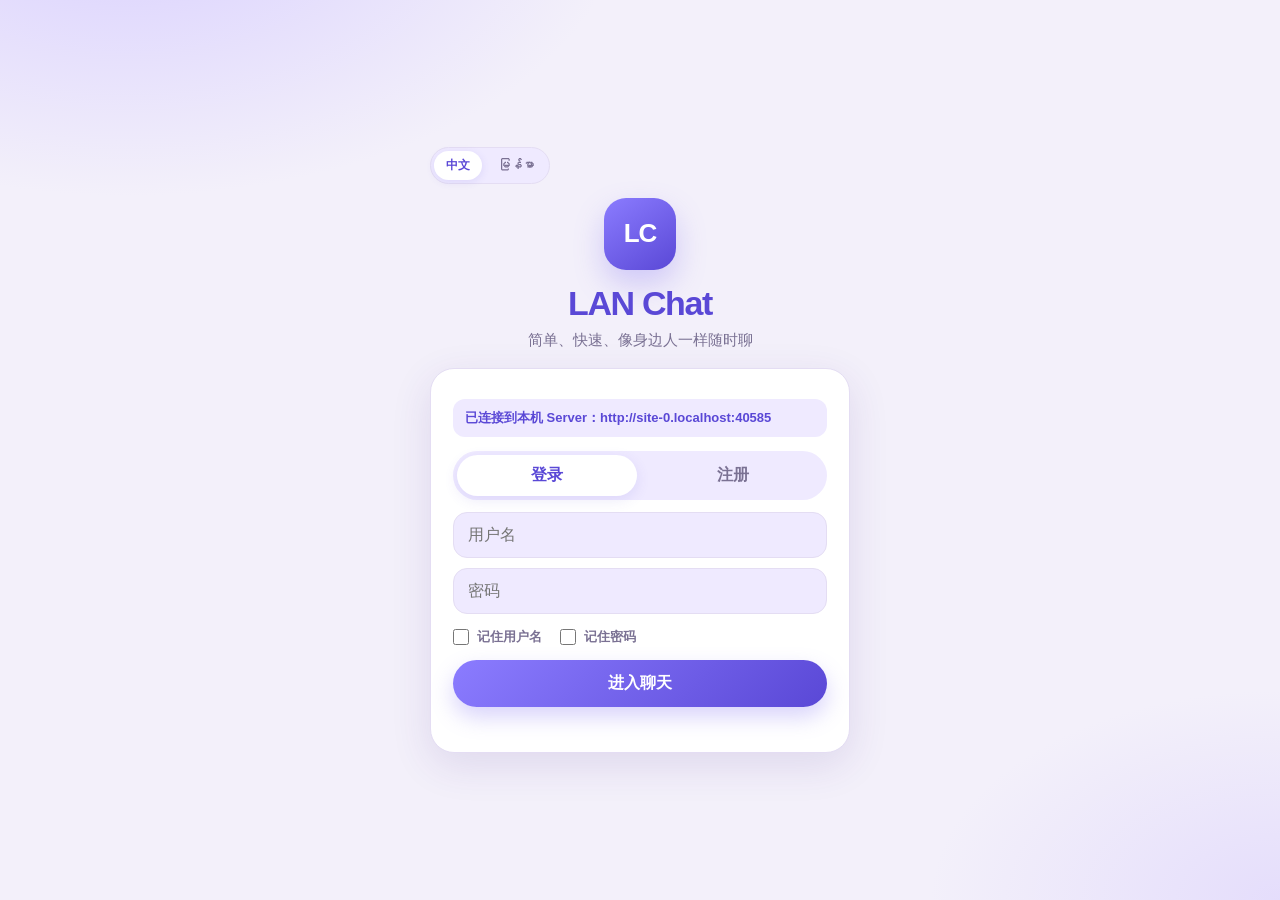
==== client/ui/index.html @ b234a426 "first commit" ====
<!DOCTYPE html>
<html lang="zh-CN">
<head>
  <meta charset="UTF-8" />
  <meta name="viewport" content="width=device-width, initial-scale=1, viewport-fit=cover" />
  <title>LAN Chat</title>
  <link rel="stylesheet" href="css/app.css" />
</head>
<body>
  <div id="app">
    <!-- Login -->
    <section id="view-setup" class="view view-setup">
      <div class="setup-shell">
        <div class="lang-switch setup-lang" role="group" aria-label="Language">
          <button type="button" data-lang="zh" class="active">中文</button>
          <button type="button" data-lang="my">မြန်မာ</button>
        </div>
        <div class="setup-hero">
          <div class="logo-mark" aria-hidden="true">LC</div>
          <h1 class="brand">LAN Chat</h1>
          <p class="subtitle" data-i18n="subtitle">简单、快速、像身边人一样随时聊</p>
        </div>
        <div class="setup-card">
          <div id="server-config-block">
            <label data-i18n="serverAddress">服务器地址</label>
            <input id="server-url" type="url" placeholder="http://192.168.1.100:8000" />
            <div class="row">
              <button id="btn-check" class="ghost" type="button" data-i18n="testConnection">测试连接</button>
              <span id="setup-status" class="status-pill disconnected">—</span>
            </div>
            <p class="hint" data-i18n="mobileHint">手机浏览器打开：http://服务器IP:8000</p>
          </div>
          <div id="server-embedded-hint" class="hint embedded-hint hidden"></div>
          <div class="tabs-mini">
            <button type="button" class="active" data-auth="login" data-i18n="login">登录</button>
            <button type="button" data-auth="register" data-i18n="register">注册</button>
          </div>
          <div id="auth-login">
            <input id="login-user" data-i18n-placeholder="username" placeholder="用户名" autocomplete="username" />
            <input id="login-pass" type="password" data-i18n-placeholder="password" placeholder="密码" autocomplete="current-password" />
            <div class="remember-row">
              <label class="check-label"><input id="remember-user" type="checkbox" /> <span data-i18n="rememberUser">记住用户名</span></label>
              <label class="check-label"><input id="remember-pass" type="checkbox" /> <span data-i18n="rememberPass">记住密码</span></label>
            </div>
            <button id="btn-login" class="btn-primary" type="button" data-i18n="enterChat">进入聊天</button>
          </div>
          <div id="auth-register" class="hidden">
            <input id="reg-user" data-i18n-placeholder="username" placeholder="用户名" />
            <input id="reg-name" data-i18n-placeholder="displayName" placeholder="显示名称" />
            <input id="reg-pass" type="password" data-i18n-placeholder="loginPassword" placeholder="登录密码（至少 6 位）" />
            <input id="reg-invite" type="password" data-i18n-placeholder="inviteCode" placeholder="注册邀请码" autocomplete="off" />
            <p class="hint" data-i18n="inviteHint">需要管理员提供的邀请码才能注册</p>
            <button id="btn-register" class="btn-primary" type="button" data-i18n="createAccount">创建账号</button>
          </div>
          <p id="setup-error" class="error"></p>
        </div>
      </div>
    </section>

    <!-- Chat -->
    <section id="view-chat" class="view view-chat hidden">
      <div class="layout show-sidebar" id="main-layout">
        <aside class="sidebar">
          <div class="side-brand">
            <div class="side-brand-top">
              <div class="logo-mark sm">LC</div>
              <div>
                <div class="side-brand-name">LAN Chat</div>
                <span id="conn-status" class="status-pill connecting">—</span>
              </div>
            </div>
            <div class="side-actions">
              <div class="lang-switch side-lang" role="group">
                <button type="button" data-lang="zh" title="中文">中</button>
                <button type="button" data-lang="my" title="မြန်မာ">မ</button>
              </div>
              <button id="btn-new-group" class="icon-btn" type="button" data-i18n-title="newGroup" title="新建群聊">＋</button>
              <button id="btn-theme" class="icon-btn" type="button" data-i18n-title="theme" title="主题">◐</button>
              <button id="btn-logout" class="icon-btn" type="button" data-i18n-title="logout" title="退出">⎋</button>
            </div>
          </div>
          <div class="side-me">
            <div id="me-avatar" class="avatar"></div>
            <div class="side-me-text">
              <div id="me-name" class="me-name">—</div>
              <div class="me-sub" data-i18n="online">在线</div>
            </div>
          </div>
          <div class="side-section" id="section-users">
            <button type="button" class="side-title-btn" id="toggle-users" aria-expanded="true">
              <span data-i18n="contacts">联系人</span>
              <span class="chevron" aria-hidden="true">▾</span>
            </button>
            <div id="user-list" class="list collapse-body"></div>
          </div>
          <div class="side-section grow" id="section-convs">
            <button type="button" class="side-title-btn" id="toggle-convs" aria-expanded="true">
              <span data-i18n="recentChats">最近聊天</span>
              <span class="chevron" aria-hidden="true">▾</span>
            </button>
            <div id="conv-list" class="list collapse-body"></div>
          </div>
        </aside>

        <main class="chat">
          <div id="chat-empty" class="chat-empty">
            <div class="empty-orb">💬</div>
            <h2 data-i18n="startChatTitle">开始一段对话</h2>
            <p data-i18n="startChatDesc">从左侧选择联系人或打开最近聊天</p>
            <button id="btn-toggle-sidebar" class="ghost mobile-only" type="button" data-i18n="openChatList">打开会话列表</button>
          </div>
          <div id="chat-active" class="hidden chat-active">
            <div class="chat-header">
              <div class="chat-header-main">
                <button id="btn-back-list" class="icon-btn mobile-only" type="button" data-i18n-aria="back" aria-label="返回">←</button>
                <div id="chat-peer-avatar" class="avatar"></div>
                <div class="chat-header-text">
                  <div id="chat-title" class="chat-title"></div>
                  <div id="chat-sub" class="chat-sub"></div>
                </div>
              </div>
              <div id="chat-actions" class="row"></div>
            </div>
            <div id="message-list" class="message-list"></div>
            <div id="upload-progress" class="progress hidden"><div id="upload-bar"></div></div>
            <div class="composer">
              <input id="file-input" type="file" class="hidden" />
              <button id="btn-attach" class="icon-btn attach" type="button" data-i18n-title="attach" title="发送图片/视频/文件">＋</button>
              <div class="composer-field">
                <input id="msg-input" type="text" data-i18n-placeholder="typeMessage" placeholder="输入消息…" autocomplete="off" />
              </div>
              <button id="btn-send" class="send-btn" type="button" data-i18n-title="send" data-i18n-aria="send" title="发送" aria-label="发送">➤</button>
            </div>
          </div>
        </main>
      </div>
    </section>
  </div>

  <dialog id="group-dialog">
    <form method="dialog" id="group-form">
      <h3 data-i18n="createGroup">新建群聊</h3>
      <input id="group-name" data-i18n-placeholder="groupName" placeholder="群名称" required />
      <div id="group-members" class="member-picks"></div>
      <div class="row end">
        <button value="cancel" class="ghost" data-i18n="cancel">取消</button>
        <button id="btn-create-group" class="btn-primary" value="default" data-i18n="create">创建</button>
      </div>
    </form>
  </dialog>

  <script src="js/i18n.js"></script>
  <script src="js/app.js"></script>
</body>
</html>
---- client/ui/css/app.css ----
:root {
  --viber: #7360f2;
  --viber-deep: #5a48d6;
  --viber-soft: #efeaff;
  --viber-glow: rgba(115, 96, 242, 0.28);
  --bg: #f3f0fa;
  --panel: #ffffff;
  --sidebar: #ffffff;
  --chat-bg: #ebe6f7;
  --text: #1f1633;
  --muted: #7a7193;
  --border: #e4ddf3;
  --mine: #7360f2;
  --mine-text: #ffffff;
  --theirs: #ffffff;
  --theirs-text: #1f1633;
  --danger: #e5484d;
  --ok: #22c55e;
  --warn: #f59e0b;
  --shadow: 0 12px 40px rgba(70, 45, 140, 0.12);
  --radius: 18px;
  --font: "Candara", "Segoe UI", "Myanmar Text", "Pyidaungsu", "Noto Sans Myanmar", "PingFang SC", "Microsoft YaHei", sans-serif;
}

html[data-lang="my"] body {
  line-height: 1.55;
  letter-spacing: 0.01em;
}

.lang-switch {
  display: inline-flex;
  gap: 4px;
  padding: 3px;
  border-radius: 999px;
  background: var(--viber-soft);
  border: 1px solid var(--border);
}
.lang-switch button {
  border: none;
  border-radius: 999px;
  padding: 6px 12px;
  background: transparent;
  color: var(--muted);
  font: inherit;
  font-size: 12px;
  font-weight: 700;
  cursor: pointer;
}
.lang-switch button.active {
  background: var(--panel);
  color: var(--viber-deep);
  box-shadow: 0 2px 8px rgba(90, 72, 214, 0.12);
}
.setup-lang {
  justify-content: center;
  margin: 0 auto 14px;
  width: fit-content;
}
.side-lang button {
  padding: 4px 8px;
  min-width: 28px;
}

html[data-theme="dark"] {
  --bg: #151221;
  --panel: #1d1830;
  --sidebar: #1a152b;
  --chat-bg: #12101c;
  --text: #f2edff;
  --muted: #a89bc4;
  --border: #2f2748;
  --mine: #8b7cff;
  --mine-text: #fff;
  --theirs: #2a2340;
  --theirs-text: #f2edff;
  --shadow: 0 12px 40px rgba(0, 0, 0, 0.4);
  --viber-soft: #2a2348;
}

* { box-sizing: border-box; }
html, body { height: 100%; margin: 0; }
body {
  font-family: var(--font);
  color: var(--text);
  background:
    radial-gradient(900px 520px at 10% -10%, #d9d0ff 0%, transparent 55%),
    radial-gradient(700px 420px at 100% 100%, #c8b8ff55 0%, transparent 50%),
    var(--bg);
}

#app { height: 100%; }
.view { height: 100%; }
.hidden { display: none !important; }

/* —— Login (Viber splash vibe) —— */
.view-setup {
  display: grid;
  place-items: center;
  padding: 24px;
}
.setup-shell { width: min(420px, 100%); }
.setup-hero {
  text-align: center;
  margin-bottom: 18px;
  animation: rise .55s ease both;
}
.logo-mark {
  width: 72px; height: 72px; margin: 0 auto 14px;
  border-radius: 22px;
  display: grid; place-items: center;
  font-weight: 800; font-size: 26px; color: #fff;
  background: linear-gradient(145deg, #8b7cff, var(--viber-deep));
  box-shadow: 0 14px 30px var(--viber-glow);
  letter-spacing: -0.04em;
}
.logo-mark.sm {
  width: 42px; height: 42px; margin: 0; font-size: 15px; border-radius: 14px;
  box-shadow: 0 8px 18px var(--viber-glow);
}
.brand {
  margin: 0;
  font-size: 34px;
  font-weight: 800;
  letter-spacing: -0.04em;
  color: var(--viber-deep);
}
html[data-theme="dark"] .brand { color: #cfc4ff; }
.subtitle {
  color: var(--muted);
  margin: 8px 0 0;
  font-size: 15px;
}
.setup-card {
  background: var(--panel);
  border: 1px solid var(--border);
  border-radius: 24px;
  padding: 22px;
  box-shadow: var(--shadow);
  animation: rise .55s ease .05s both;
}
@keyframes rise {
  from { opacity: 0; transform: translateY(10px); }
  to { opacity: 1; transform: none; }
}

label { display: block; font-size: 12px; color: var(--muted); margin-bottom: 6px; font-weight: 600; }
input[type="text"], input[type="password"], input[type="url"], input:not([type]) {
  width: 100%;
  padding: 13px 14px;
  border-radius: 14px;
  border: 1px solid var(--border);
  background: var(--viber-soft);
  color: var(--text);
  margin-bottom: 10px;
  font: inherit;
  outline: none;
  transition: border-color .15s, box-shadow .15s;
}
input:focus {
  border-color: var(--viber);
  box-shadow: 0 0 0 3px var(--viber-glow);
  background: var(--panel);
}
button, .btn-primary, .ghost, .icon-btn, .send-btn {
  font: inherit;
  cursor: pointer;
  border: none;
}
.btn-primary {
  width: 100%;
  border-radius: 999px;
  padding: 13px 18px;
  background: linear-gradient(135deg, #8b7cff, var(--viber-deep));
  color: #fff;
  font-weight: 700;
  box-shadow: 0 10px 22px var(--viber-glow);
}
.btn-primary:hover { filter: brightness(1.05); }
.ghost {
  border-radius: 999px;
  padding: 10px 14px;
  background: transparent;
  color: var(--viber-deep);
  border: 1px solid var(--border);
  font-weight: 600;
}
html[data-theme="dark"] .ghost { color: #cfc4ff; }
.ghost:hover { background: var(--viber-soft); }
.row { display: flex; gap: 8px; align-items: center; flex-wrap: wrap; }
.row.end { justify-content: flex-end; }
.tabs-mini {
  display: grid;
  grid-template-columns: 1fr 1fr;
  gap: 6px;
  margin: 14px 0 12px;
  padding: 4px;
  border-radius: 999px;
  background: var(--viber-soft);
}
.tabs-mini button {
  border-radius: 999px;
  padding: 10px;
  background: transparent;
  color: var(--muted);
  font-weight: 700;
}
.tabs-mini button.active {
  background: var(--panel);
  color: var(--viber-deep);
  box-shadow: 0 4px 14px rgba(90, 72, 214, 0.12);
}
.remember-row {
  display: flex;
  flex-wrap: wrap;
  gap: 14px 18px;
  margin: 4px 0 14px;
}
.check-label {
  display: inline-flex;
  align-items: center;
  gap: 8px;
  margin: 0;
  font-size: 13px;
  color: var(--muted);
  font-weight: 600;
  cursor: pointer;
  user-select: none;
}
.check-label input {
  width: 16px;
  height: 16px;
  margin: 0;
  accent-color: var(--viber);
  cursor: pointer;
}
.error { color: var(--danger); min-height: 1.2em; font-size: 13px; margin: 8px 0 0; }
.hint { color: var(--muted); font-size: 13px; margin: 8px 0 0; line-height: 1.4; }
.embedded-hint {
  margin-bottom: 8px;
  padding: 10px 12px;
  border-radius: 12px;
  background: var(--viber-soft);
  color: var(--viber-deep);
  font-weight: 600;
}

.status-pill {
  display: inline-flex;
  align-items: center;
  gap: 6px;
  font-size: 11px;
  padding: 3px 9px;
  border-radius: 999px;
  background: rgba(127,127,127,.08);
  color: var(--muted);
  font-weight: 600;
}
.status-pill::before {
  content: "";
  width: 7px; height: 7px; border-radius: 50%;
  background: var(--muted);
}
.status-pill.connected { color: var(--ok); background: rgba(34,197,94,.12); }
.status-pill.connected::before { background: var(--ok); }
.status-pill.connecting, .status-pill.reconnecting { color: var(--warn); background: rgba(245,158,11,.12); }
.status-pill.connecting::before, .status-pill.reconnecting::before { background: var(--warn); }
.status-pill.disconnected { color: var(--danger); background: rgba(229,72,77,.12); }
.status-pill.disconnected::before { background: var(--danger); }

/* —— Main chat shell —— */
.view-chat { background: transparent; }
.layout {
  display: grid;
  grid-template-columns: 320px 1fr;
  height: 100%;
  max-width: 1280px;
  margin: 0 auto;
  background: var(--panel);
  box-shadow: var(--shadow);
  overflow: hidden;
  min-height: 0;
}
@media (min-width: 1100px) {
  .layout {
    height: calc(100% - 28px);
    margin-top: 14px;
    border-radius: 24px;
    border: 1px solid var(--border);
  }
}

.sidebar {
  background: var(--sidebar);
  border-right: 1px solid var(--border);
  display: flex;
  flex-direction: column;
  overflow: hidden;
}
.side-brand {
  padding: 16px 14px 10px;
  background: linear-gradient(180deg, var(--viber-soft), transparent);
}
.side-brand-top { display: flex; align-items: center; gap: 10px; }
.side-brand-name { font-weight: 800; font-size: 16px; letter-spacing: -0.02em; }
.side-actions { display: flex; gap: 6px; margin-top: 12px; }
.icon-btn {
  width: 36px; height: 36px;
  border-radius: 12px;
  display: inline-grid; place-items: center;
  background: var(--panel);
  border: 1px solid var(--border);
  color: var(--viber-deep);
  font-size: 16px;
  font-weight: 700;
}
.icon-btn:hover { background: var(--viber-soft); }
.side-me {
  display: flex; align-items: center; gap: 10px;
  padding: 8px 14px 12px;
}
.side-me-text { min-width: 0; }
.me-name { font-weight: 700; font-size: 14px; overflow: hidden; text-overflow: ellipsis; white-space: nowrap; }
.me-sub { font-size: 12px; color: var(--ok); font-weight: 600; }

.avatar {
  width: 44px; height: 44px; border-radius: 50%;
  display: grid; place-items: center;
  color: #fff; font-weight: 800; font-size: 15px;
  background: linear-gradient(145deg, #9b8cff, #5a48d6);
  flex-shrink: 0;
  position: relative;
  box-shadow: inset 0 -2px 0 rgba(0,0,0,.08);
}
.avatar.sm { width: 40px; height: 40px; font-size: 14px; }
.avatar .presence {
  position: absolute; right: 1px; bottom: 1px;
  width: 11px; height: 11px; border-radius: 50%;
  background: #b0a8c4; border: 2px solid var(--panel);
}
.avatar .presence.on { background: var(--ok); }

.side-section { padding: 4px 10px 10px; overflow: auto; display: flex; flex-direction: column; min-height: 0; }
.side-section.grow { flex: 1; min-height: 0; }
.side-section.collapsed {
  flex: 0 0 auto;
  overflow: visible;
}
.side-section.collapsed .collapse-body {
  display: none;
}
.side-title {
  font-size: 11px;
  text-transform: uppercase;
  letter-spacing: .1em;
  color: var(--muted);
  margin: 8px 6px 8px;
  font-weight: 700;
}
.side-title-btn {
  width: 100%;
  display: flex;
  align-items: center;
  justify-content: space-between;
  gap: 8px;
  margin: 4px 0 6px;
  padding: 8px 10px;
  border: none;
  border-radius: 12px;
  background: transparent;
  color: var(--muted);
  font: inherit;
  font-size: 11px;
  font-weight: 800;
  letter-spacing: .1em;
  text-transform: uppercase;
  cursor: pointer;
}
.side-title-btn:hover {
  background: var(--viber-soft);
  color: var(--viber-deep);
}
.side-title-btn .chevron {
  font-size: 12px;
  transition: transform .18s ease;
  color: var(--viber);
}
.side-section.collapsed .side-title-btn .chevron {
  transform: rotate(-90deg);
}
.collapse-body {
  flex: 1;
  min-height: 0;
  overflow: auto;
}
.list { display: flex; flex-direction: column; gap: 2px; }
.list-item {
  display: flex;
  align-items: center;
  gap: 10px;
  padding: 10px;
  border-radius: 16px;
  cursor: pointer;
  transition: background .15s;
}
.list-item:hover { background: var(--viber-soft); }
.list-item.active {
  background: linear-gradient(90deg, #ebe4ff, #f6f3ff);
}
html[data-theme="dark"] .list-item.active {
  background: linear-gradient(90deg, #2c2550, #231e3d);
}
.list-item .body { flex: 1; min-width: 0; }
.list-item .name {
  font-weight: 700; font-size: 14px;
  display: flex; justify-content: space-between; gap: 8px;
}
.list-item .meta {
  font-size: 12px; color: var(--muted);
  white-space: nowrap; overflow: hidden; text-overflow: ellipsis;
  margin-top: 2px;
}
.list-item .time { font-size: 11px; color: var(--muted); font-weight: 600; flex-shrink: 0; }
.badge {
  min-width: 20px; height: 20px; padding: 0 6px;
  border-radius: 999px;
  background: var(--viber);
  color: #fff; font-size: 11px; font-weight: 700;
  display: inline-flex; align-items: center; justify-content: center;
}

.chat {
  display: flex;
  flex-direction: column;
  min-width: 0;
  min-height: 0;
  height: 100%;
  overflow: hidden;
  background:
    radial-gradient(circle at 20% 10%, rgba(115,96,242,.08), transparent 40%),
    radial-gradient(circle at 80% 90%, rgba(115,96,242,.07), transparent 35%),
    var(--chat-bg);
}
.chat-empty {
  margin: auto;
  text-align: center;
  color: var(--muted);
  padding: 24px;
}
.chat-empty h2 { margin: 8px 0 6px; color: var(--text); font-size: 22px; }
.chat-empty p { margin: 0; }
.empty-orb {
  width: 72px; height: 72px; margin: 0 auto;
  border-radius: 24px;
  display: grid; place-items: center;
  background: var(--panel);
  box-shadow: var(--shadow);
  font-size: 30px;
}
.chat-active {
  display: flex;
  flex-direction: column;
  flex: 1;
  height: 100%;
  min-height: 0;
  overflow: hidden;
}
.chat-active.hidden {
  display: none !important;
}
.chat-header {
  display: flex;
  justify-content: space-between;
  align-items: center;
  padding: 12px 16px;
  background: color-mix(in srgb, var(--panel) 88%, transparent);
  backdrop-filter: blur(10px);
  border-bottom: 1px solid var(--border);
  flex-shrink: 0;
}
.chat-header-main { display: flex; align-items: center; gap: 10px; min-width: 0; }
.chat-header-text { min-width: 0; }
.chat-title {
  font-weight: 800; font-size: 16px;
  white-space: nowrap; overflow: hidden; text-overflow: ellipsis;
}
.chat-sub { color: var(--muted); font-size: 12px; margin-top: 2px; font-weight: 600; }
.chat-sub.online { color: var(--ok); }

.message-list {
  flex: 1 1 auto;
  min-height: 0;
  overflow-x: hidden;
  overflow-y: auto;
  padding: 18px 16px 8px;
  display: flex;
  flex-direction: column;
  gap: 8px;
  overscroll-behavior: contain;
}
.bubble {
  max-width: min(78%, 460px);
  padding: 10px 12px 8px;
  border-radius: 18px 18px 18px 6px;
  background: var(--theirs);
  color: var(--theirs-text);
  align-self: flex-start;
  box-shadow: 0 4px 14px rgba(50, 30, 100, 0.06);
  animation: pop .18s ease;
  overflow: hidden;
}
.bubble.mine {
  align-self: flex-end;
  background: var(--mine);
  color: var(--mine-text);
  border-radius: 18px 18px 6px 18px;
  box-shadow: 0 8px 18px var(--viber-glow);
}
.bubble.system {
  align-self: center;
  background: transparent;
  box-shadow: none;
  color: var(--muted);
  font-size: 12px;
  padding: 4px 10px;
}
@keyframes pop {
  from { opacity: 0; transform: translateY(6px) scale(.98); }
  to { opacity: 1; transform: none; }
}
.bubble .sender { font-size: 11px; opacity: .75; margin-bottom: 4px; font-weight: 700; }
.bubble .body { white-space: pre-wrap; word-break: break-word; line-height: 1.45; font-size: 14.5px; }
.bubble .meta {
  margin-top: 5px; font-size: 11px; opacity: .75;
  display: flex; gap: 8px; justify-content: flex-end; align-items: center;
}
.bubble.mine .meta { color: rgba(255,255,255,.85); }
.ticks { letter-spacing: -1px; font-weight: 700; }
.ticks.read { color: #d9cfff; filter: drop-shadow(0 0 2px #fff); opacity: 1; }
.bubble img.preview {
  max-width: min(260px, 72vw);
  max-height: 280px;
  border-radius: 12px;
  display: block;
  margin-top: 4px;
  cursor: pointer;
}
.media-wrap {
  display: flex;
  flex-direction: column;
  gap: 8px;
  width: min(280px, 70vw);
  max-width: 100%;
}
.video-player {
  width: 100%;
  max-width: min(280px, 70vw);
  height: auto;
  max-height: 220px;
  border-radius: 12px;
  background: #000;
  display: block;
  object-fit: contain;
}
.audio-player { width: min(260px, 70vw); margin-top: 4px; }
.file-card {
  display: flex; align-items: center; gap: 10px;
  padding: 10px 12px; border-radius: 12px;
  margin-top: 4px;
  background: rgba(255,255,255,.14);
  border: 1px solid rgba(255,255,255,.18);
  min-width: 200px;
}
.file-card.compact { padding: 8px 10px; }
.bubble:not(.mine) .file-card {
  background: var(--viber-soft);
  border-color: var(--border);
  color: var(--text);
}
.file-icon { font-size: 22px; }
.file-info { flex: 1; min-width: 0; }
.file-name {
  font-weight: 700;
  white-space: nowrap;
  overflow: hidden;
  text-overflow: ellipsis;
}
.file-card a, .file-dl { color: inherit; font-weight: 700; text-decoration: none; flex-shrink: 0; }
.file-card a:hover, .file-dl:hover { text-decoration: underline; }

.composer {
  display: flex;
  gap: 8px;
  align-items: center;
  flex-shrink: 0;
  position: relative;
  z-index: 2;
  padding: 10px 12px calc(12px + env(safe-area-inset-bottom, 0px));
  background: color-mix(in srgb, var(--panel) 96%, transparent);
  border-top: 1px solid var(--border);
}
.progress {
  height: 3px;
  background: var(--border);
  margin: 0 16px;
  border-radius: 999px;
  overflow: hidden;
  flex-shrink: 0;
}
.progress.hidden { display: none !important; }
.composer .attach { font-size: 22px; border-radius: 50%; width: 42px; height: 42px; }
.composer-field {
  flex: 1;
  background: var(--viber-soft);
  border-radius: 999px;
  border: 1px solid var(--border);
  padding: 0 4px;
}
.composer-field input {
  margin: 0;
  background: transparent;
  border: none;
  box-shadow: none;
  padding: 12px 14px;
}
.composer-field input:focus { box-shadow: none; background: transparent; }
.send-btn {
  width: 46px; height: 46px; border-radius: 50%;
  background: linear-gradient(145deg, #8b7cff, var(--viber-deep));
  color: #fff;
  font-size: 18px;
  box-shadow: 0 10px 20px var(--viber-glow);
  display: grid; place-items: center;
}
.send-btn:hover { filter: brightness(1.06); }

#upload-bar {
  height: 100%; width: 0%;
  background: linear-gradient(90deg, #8b7cff, var(--viber));
  transition: width .15s linear;
}

dialog {
  border: 1px solid var(--border);
  border-radius: 20px;
  padding: 20px;
  background: var(--panel);
  color: var(--text);
  width: min(420px, 92vw);
  box-shadow: var(--shadow);
}
dialog::backdrop { background: rgba(28, 18, 55, .48); }
dialog h3 { margin: 0 0 12px; }
.member-picks {
  max-height: 220px; overflow: auto; margin: 10px 0 16px;
  border: 1px solid var(--border); border-radius: 14px; padding: 8px;
  background: var(--viber-soft);
}
.member-picks label {
  display: flex; align-items: center; gap: 8px; margin: 6px 0; color: var(--text); font-size: 14px;
}

.mobile-only { display: none; }

@media (min-width: 801px) {
  /* 桌面端始终同时显示侧栏和聊天区，不受 show-sidebar/show-chat 影响 */
  .layout .sidebar {
    display: flex !important;
    position: relative !important;
    inset: auto !important;
  }
  .layout .chat {
    display: flex !important;
  }
}

@media (max-width: 800px) {
  body { background: var(--bg); }
  .layout {
    grid-template-columns: 1fr;
    height: 100%;
    margin: 0;
    border-radius: 0;
    border: none;
    max-width: none;
    position: relative;
  }
  .mobile-only { display: inline-grid; }
  .sidebar {
    display: none;
    position: absolute;
    inset: 0;
    z-index: 2;
  }
  .layout.show-sidebar .sidebar { display: flex; }
  .layout.show-sidebar .chat { display: none !important; }
  .layout.show-chat .sidebar { display: none; }
  .layout.show-chat .chat { display: flex !important; min-height: 0; height: 100%; }
  .brand { font-size: 30px; }
}
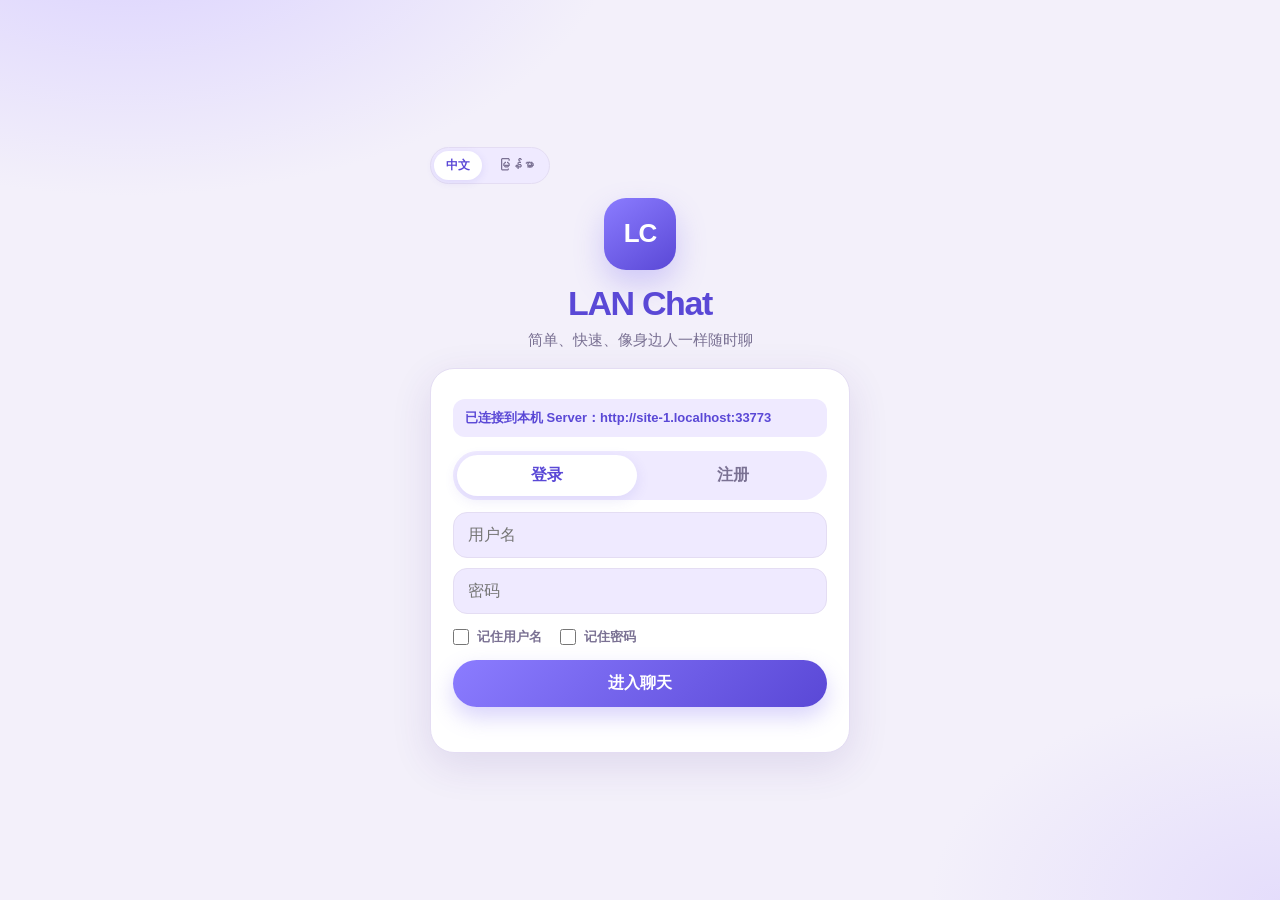
==== commit 84f6fe9d: "Update README and user guide" ====
--- a/client/ui/index.html
+++ b/client/ui/index.html
@@ -57,6 +57,8 @@
       </div>
     </section>
 
+    <div id="toast-host" class="toast-host" aria-live="polite"></div>
+
     <!-- Chat -->
     <section id="view-chat" class="view view-chat hidden">
       <div class="layout show-sidebar" id="main-layout">
@@ -88,14 +90,14 @@
           </div>
           <div class="side-section" id="section-users">
             <button type="button" class="side-title-btn" id="toggle-users" aria-expanded="true">
-              <span data-i18n="contacts">联系人</span>
+              <span class="side-title-left"><span data-i18n="contacts">联系人</span><span id="users-unread-badge" class="section-badge hidden">0</span></span>
               <span class="chevron" aria-hidden="true">▾</span>
             </button>
             <div id="user-list" class="list collapse-body"></div>
           </div>
           <div class="side-section grow" id="section-convs">
             <button type="button" class="side-title-btn" id="toggle-convs" aria-expanded="true">
-              <span data-i18n="recentChats">最近聊天</span>
+              <span class="side-title-left"><span data-i18n="recentChats">最近聊天</span><span id="convs-unread-badge" class="section-badge hidden">0</span></span>
               <span class="chevron" aria-hidden="true">▾</span>
             </button>
             <div id="conv-list" class="list collapse-body"></div>
--- a/client/ui/css/app.css
+++ b/client/ui/css/app.css
@@ -420,12 +420,112 @@
   margin-top: 2px;
 }
 .list-item .time { font-size: 11px; color: var(--muted); font-weight: 600; flex-shrink: 0; }
+.toast-host {
+  position: fixed;
+  left: 50%;
+  top: 18px;
+  right: auto;
+  bottom: auto;
+  transform: translateX(-50%);
+  z-index: 9999;
+  display: flex;
+  flex-direction: column;
+  gap: 10px;
+  pointer-events: none;
+  max-width: min(420px, calc(100vw - 24px));
+  width: min(420px, calc(100vw - 24px));
+}
+.side-title-left {
+  display: inline-flex;
+  align-items: center;
+  gap: 8px;
+  min-width: 0;
+}
+.section-badge {
+  min-width: 18px;
+  height: 18px;
+  padding: 0 6px;
+  border-radius: 999px;
+  background: var(--viber);
+  color: #fff;
+  font-size: 11px;
+  font-weight: 800;
+  letter-spacing: 0;
+  text-transform: none;
+  display: inline-flex;
+  align-items: center;
+  justify-content: center;
+}
+.toast {
+  pointer-events: auto;
+  display: flex;
+  gap: 10px;
+  align-items: flex-start;
+  padding: 12px 14px;
+  border-radius: 16px;
+  background: var(--panel);
+  border: 1px solid var(--border);
+  box-shadow: 0 12px 32px rgba(70, 45, 140, 0.22);
+  cursor: pointer;
+  animation: toast-in .22s ease;
+}
+.toast:hover { border-color: var(--viber); }
+.toast-title { font-weight: 800; font-size: 13px; color: var(--viber-deep); }
+.toast-body {
+  font-size: 13px;
+  color: var(--text);
+  margin-top: 2px;
+  overflow: hidden;
+  text-overflow: ellipsis;
+  white-space: nowrap;
+  max-width: 260px;
+}
+.toast-dot {
+  width: 10px; height: 10px; border-radius: 50%;
+  background: var(--viber);
+  margin-top: 4px;
+  flex-shrink: 0;
+  box-shadow: 0 0 0 4px var(--viber-glow);
+}
+@keyframes toast-in {
+  from { opacity: 0; transform: translateY(12px) scale(.96); }
+  to { opacity: 1; transform: none; }
+}
+.list-item.has-unread .name span:first-child {
+  color: var(--viber-deep);
+  font-weight: 800;
+}
+.list-item.has-new {
+  animation: pulse-new 1.2s ease 2;
+  background: color-mix(in srgb, var(--viber) 14%, transparent);
+}
+@keyframes pulse-new {
+  0%, 100% { box-shadow: none; }
+  50% { box-shadow: inset 0 0 0 1px var(--viber); }
+}
 .badge {
   min-width: 20px; height: 20px; padding: 0 6px;
   border-radius: 999px;
   background: var(--viber);
   color: #fff; font-size: 11px; font-weight: 700;
   display: inline-flex; align-items: center; justify-content: center;
+  box-shadow: 0 0 0 0 rgba(115, 96, 242, 0.55);
+  animation: badge-pop .35s ease;
+}
+@keyframes badge-pop {
+  from { transform: scale(.6); }
+  to { transform: scale(1); }
+}
+
+@media (max-width: 800px) {
+  .toast-host {
+    top: 12px;
+    left: 12px;
+    right: 12px;
+    transform: none;
+    max-width: none;
+    width: auto;
+  }
 }
 
 .chat {
